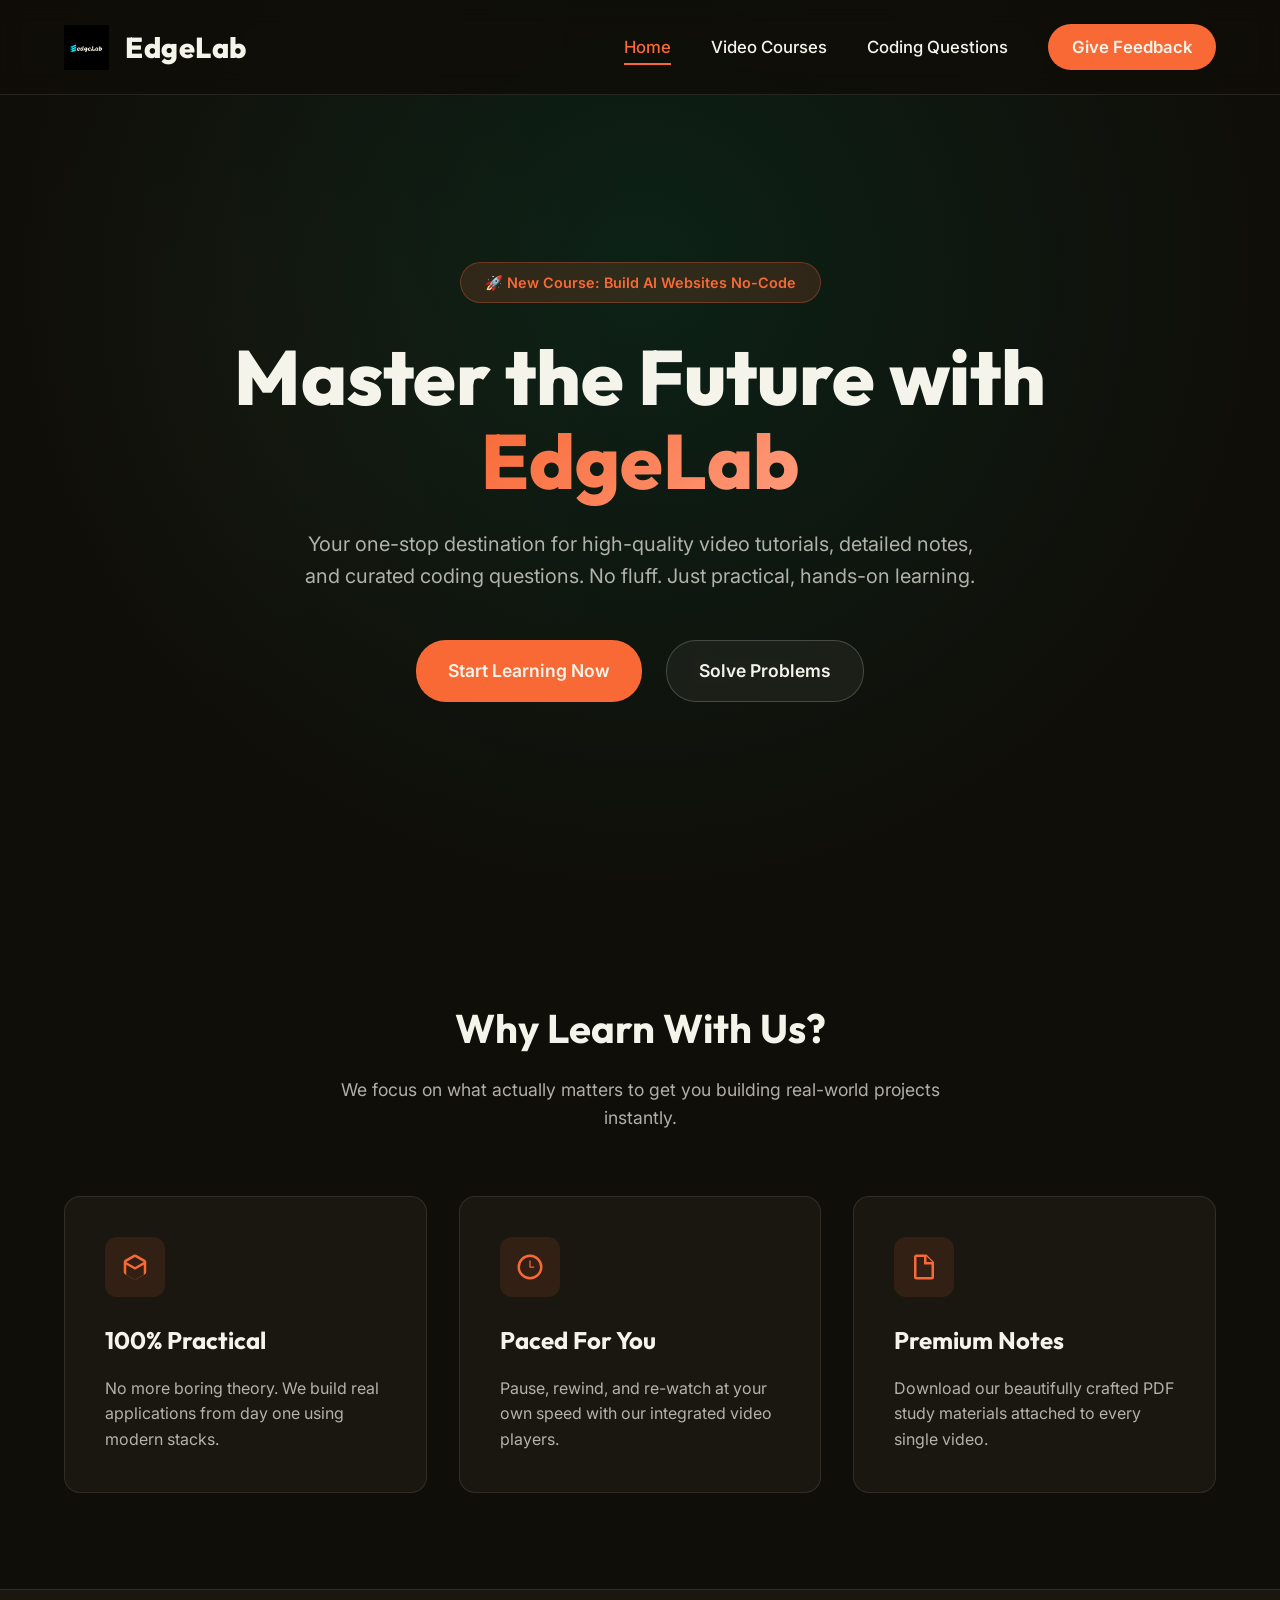
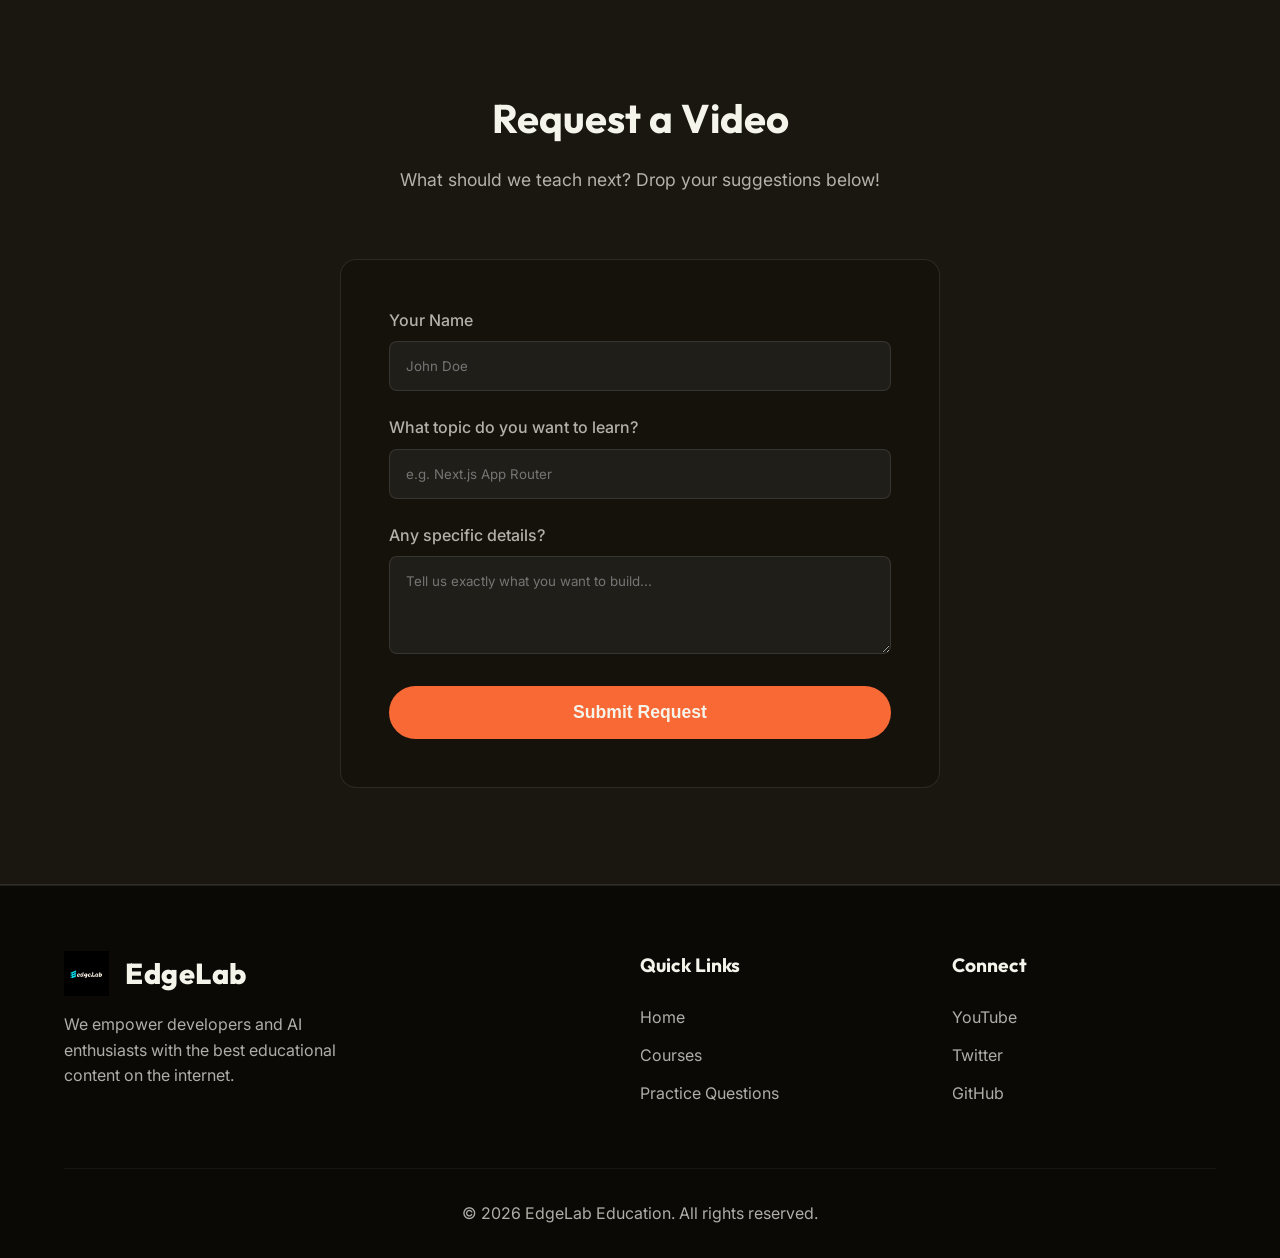
==== index.html @ 4f7646a1 "Initial commit for EdgeLab Website v2" ====
<!DOCTYPE html>
<html lang="en">
<head>
    <meta charset="UTF-8">
    <meta name="viewport" content="width=device-width, initial-scale=1.0">
    <title>EdgeLab - Learn AI & Coding</title>
    <meta name="description" content="EdgeLab Educational Portal - The ultimate destination to master coding and artificial intelligence.">
    <link rel="stylesheet" href="styles.css">
</head>
<body>
    <!-- Navigation -->
    <nav>
        <a href="index.html" class="logo-container">
            <img src="Contemporary Logo for EdgeLab.png" alt="EdgeLab Logo">
            <span>EdgeLab</span>
        </a>
        <div class="nav-links">
            <a href="index.html" class="active">Home</a>
            <a href="courses.html">Video Courses</a>
            <a href="questions.html">Coding Questions</a>
            <a href="#feedback" class="btn nav-cta">Give Feedback</a>
        </div>
    </nav>

    <!-- Massive Hero Section -->
    <section class="hero">
        <div class="hero-badge">🚀 New Course: Build AI Websites No-Code</div>
        <h1>Master the Future with <br><span>EdgeLab</span></h1>
        <p>Your one-stop destination for high-quality video tutorials, detailed notes, and curated coding questions. No fluff. Just practical, hands-on learning.</p>
        <div class="hero-buttons">
            <a href="courses.html" class="btn">Start Learning Now</a>
            <a href="questions.html" class="btn btn-secondary">Solve Problems</a>
        </div>
    </section>

    <!-- Features Section -->
    <section class="features">
        <div class="section-header">
            <h2 class="section-title">Why Learn With Us?</h2>
            <p class="section-subtitle">We focus on what actually matters to get you building real-world projects instantly.</p>
        </div>
        <div class="features-grid">
            <div class="feature-card">
                <div class="feature-icon">
                    <svg viewBox="0 0 24 24"><path d="M21 16V8a2 2 0 0 0-1-1.73l-7-4a2 2 0 0 0-2 0l-7 4A2 2 0 0 0 3 8v8a2 2 0 0 0 1 1.73l7 4a2 2 0 0 0 2 0l7-4A2 2 0 0 0 21 16zM12 22.1l-7-4V10.1l7 4l7-4v8zM12 12L5 8l7-4l7 4z"/></svg>
                </div>
                <h3>100% Practical</h3>
                <p>No more boring theory. We build real applications from day one using modern stacks.</p>
            </div>
            <div class="feature-card">
                <div class="feature-icon">
                    <svg viewBox="0 0 24 24"><path d="M12 2a10 10 0 1 0 10 10A10 10 0 0 0 12 2zm0 18a8 8 0 1 1 8-8a8 8 0 0 1-8 8zm3-8.5h-2.5V7a.5.5 0 0 0-1 0v5a.5.5 0 0 0 .5.5h3a.5.5 0 0 0 0-1z"/></svg>
                </div>
                <h3>Paced For You</h3>
                <p>Pause, rewind, and re-watch at your own speed with our integrated video players.</p>
            </div>
            <div class="feature-card">
                <div class="feature-icon">
                    <svg viewBox="0 0 24 24"><path d="M14 2H6a2 2 0 0 0-2 2v16a2 2 0 0 0 2 2h12a2 2 0 0 0 2-2V8zM14 3.41L18.59 8H14zM18 20H6V4h6v6h6z"/></svg>
                </div>
                <h3>Premium Notes</h3>
                <p>Download our beautifully crafted PDF study materials attached to every single video.</p>
            </div>
        </div>
    </section>

    <!-- Feedback Form Section -->
    <section id="feedback" class="form-section">
        <div class="section-header">
            <h2 class="section-title">Request a Video</h2>
            <p class="section-subtitle">What should we teach next? Drop your suggestions below!</p>
        </div>
        <div class="contact-container">
            <form onsubmit="event.preventDefault(); alert('Thanks for the suggestion! (Demo Mode)');">
                <div class="form-group">
                    <label>Your Name</label>
                    <input type="text" placeholder="John Doe" required>
                </div>
                <div class="form-group">
                    <label>What topic do you want to learn?</label>
                    <input type="text" placeholder="e.g. Next.js App Router" required>
                </div>
                <div class="form-group">
                    <label>Any specific details?</label>
                    <textarea rows="4" placeholder="Tell us exactly what you want to build..."></textarea>
                </div>
                <button type="submit" class="btn" style="width: 100%;">Submit Request</button>
            </form>
        </div>
    </section>

    <!-- Footer -->
    <footer>
        <div class="footer-content">
            <div class="footer-brand">
                <div class="logo-container">
                    <img src="Contemporary Logo for EdgeLab.png" alt="EdgeLab Logo">
                    <span>EdgeLab</span>
                </div>
                <p>We empower developers and AI enthusiasts with the best educational content on the internet.</p>
            </div>
            <div class="footer-links">
                <h4>Quick Links</h4>
                <a href="index.html">Home</a>
                <a href="courses.html">Courses</a>
                <a href="questions.html">Practice Questions</a>
            </div>
            <div class="footer-links">
                <h4>Connect</h4>
                <a href="#">YouTube</a>
                <a href="#">Twitter</a>
                <a href="#">GitHub</a>
            </div>
        </div>
        <div class="footer-bottom">
            <p>&copy; 2026 EdgeLab Education. All rights reserved.</p>
        </div>
    </footer>

    <script src="data.js"></script>
    <script src="app.js"></script>
</body>
</html>
---- styles.css ----
@import url('https://fonts.googleapis.com/css2?family=Outfit:wght@300;400;500;600;700;800&family=Inter:wght@400;500;600&display=swap');

:root {
    --bg-color: #100E09; /* Dark/Black */
    --bg-secondary: #1a1710;
    --text-color: #F5F4EB; /* Off-white/Cream */
    --text-muted: rgba(245, 244, 235, 0.7);
    --accent-color: #F86936; /* Orange/Coral */
    --accent-hover: #ff7b4b;
    --secondary-color: #06402B; /* Dark Green */
    --card-bg: rgba(6, 64, 43, 0.15); 
    --card-border: rgba(245, 244, 235, 0.1);
    --border-radius: 16px;
    --transition: all 0.3s cubic-bezier(0.25, 0.8, 0.25, 1);
}

* {
    margin: 0;
    padding: 0;
    box-sizing: border-box;
}

body {
    font-family: 'Inter', sans-serif;
    background-color: var(--bg-color);
    color: var(--text-color);
    line-height: 1.6;
    overflow-x: hidden;
}

h1, h2, h3, h4, h5, h6 {
    font-family: 'Outfit', sans-serif;
}

/* Scrollbar */
::-webkit-scrollbar {
    width: 10px;
}
::-webkit-scrollbar-track {
    background: var(--bg-color);
}
::-webkit-scrollbar-thumb {
    background: var(--secondary-color);
    border-radius: 5px;
}
::-webkit-scrollbar-thumb:hover {
    background: var(--accent-color);
}

/* Navbar */
nav {
    display: flex;
    justify-content: space-between;
    align-items: center;
    padding: 1.5rem 5%;
    background: rgba(16, 14, 9, 0.85);
    backdrop-filter: blur(12px);
    -webkit-backdrop-filter: blur(12px);
    position: fixed;
    width: 100%;
    top: 0;
    z-index: 1000;
    border-bottom: 1px solid var(--card-border);
}

.logo-container {
    display: flex;
    align-items: center;
    gap: 1rem;
    text-decoration: none;
    color: var(--text-color);
}

.logo-container img {
    height: 45px;
    object-fit: contain;
}

.logo-container span {
    font-family: 'Outfit', sans-serif;
    font-weight: 800;
    font-size: 1.8rem;
    letter-spacing: 0.5px;
}

.nav-links {
    display: flex;
    gap: 2.5rem;
    align-items: center;
}

.nav-links a {
    color: var(--text-color);
    text-decoration: none;
    font-weight: 500;
    font-size: 1.05rem;
    transition: var(--transition);
    position: relative;
}

.nav-links a::after {
    content: '';
    position: absolute;
    width: 0;
    height: 2px;
    bottom: -5px;
    left: 0;
    background-color: var(--accent-color);
    transition: var(--transition);
}

.nav-links a:hover::after, .nav-links a.active::after {
    width: 100%;
}

.nav-links a:hover, .nav-links a.active {
    color: var(--accent-color);
}

.nav-cta {
    background: var(--accent-color);
    padding: 0.6rem 1.5rem !important;
    border-radius: 30px;
    font-weight: 600 !important;
    color: var(--text-color) !important;
}

.nav-cta::after { display: none; }
.nav-cta:hover {
    background: var(--accent-hover);
    transform: translateY(-2px);
    box-shadow: 0 4px 15px rgba(248, 105, 54, 0.3);
}

/* Hero Section */
.hero {
    min-height: 100vh;
    display: flex;
    flex-direction: column;
    justify-content: center;
    align-items: center;
    text-align: center;
    padding: 8rem 5% 4rem;
    background: radial-gradient(circle at center 30%, rgba(6, 64, 43, 0.4) 0%, var(--bg-color) 70%);
    position: relative;
    overflow: hidden;
}

.hero::before {
    content: '';
    position: absolute;
    top: 20%;
    left: -10%;
    width: 500px;
    height: 500px;
    background: var(--accent-color);
    filter: blur(150px);
    opacity: 0.15;
    border-radius: 50%;
    z-index: -1;
}

.hero-badge {
    background: rgba(248, 105, 54, 0.15);
    color: var(--accent-color);
    padding: 0.5rem 1.5rem;
    border-radius: 30px;
    font-weight: 600;
    font-size: 0.9rem;
    margin-bottom: 2rem;
    border: 1px solid rgba(248, 105, 54, 0.3);
    animation: fadeInDown 1s ease;
}

.hero h1 {
    font-size: clamp(3rem, 6vw, 5.5rem);
    margin-bottom: 1.5rem;
    line-height: 1.1;
    font-weight: 800;
    max-width: 1000px;
    animation: fadeInUp 1s ease;
}

.hero h1 span {
    background: linear-gradient(135deg, var(--accent-color), #ff9b7d);
    -webkit-background-clip: text;
    -webkit-text-fill-color: transparent;
}

.hero p {
    font-size: 1.25rem;
    color: var(--text-muted);
    max-width: 700px;
    margin: 0 auto 3rem;
    animation: fadeInUp 1.2s ease;
}

.hero-buttons {
    display: flex;
    gap: 1.5rem;
    animation: fadeInUp 1.4s ease;
}

/* Buttons */
.btn {
    display: inline-flex;
    align-items: center;
    justify-content: center;
    gap: 0.5rem;
    padding: 1rem 2rem;
    background-color: var(--accent-color);
    color: var(--text-color);
    text-decoration: none;
    border-radius: 30px;
    font-weight: 600;
    font-size: 1.1rem;
    transition: var(--transition);
    border: none;
    cursor: pointer;
}

.btn:hover {
    background-color: var(--accent-hover);
    transform: translateY(-3px);
    box-shadow: 0 10px 20px rgba(248, 105, 54, 0.3);
}

.btn-secondary {
    background-color: rgba(245, 244, 235, 0.05);
    border: 1px solid rgba(245, 244, 235, 0.2);
    color: var(--text-color);
    backdrop-filter: blur(10px);
}

.btn-secondary:hover {
    background-color: rgba(245, 244, 235, 0.1);
    box-shadow: 0 10px 20px rgba(0,0,0,0.2);
}

/* Sections */
section {
    padding: 6rem 5%;
}

.section-header {
    text-align: center;
    margin-bottom: 4rem;
}

.section-title {
    font-size: 2.5rem;
    margin-bottom: 1rem;
    font-weight: 700;
}

.section-subtitle {
    color: var(--text-muted);
    font-size: 1.1rem;
    max-width: 600px;
    margin: 0 auto;
}

/* Features Grid */
.features-grid {
    display: grid;
    grid-template-columns: repeat(auto-fit, minmax(300px, 1fr));
    gap: 2rem;
    max-width: 1200px;
    margin: 0 auto;
}

.feature-card {
    background: var(--bg-secondary);
    border: 1px solid var(--card-border);
    padding: 2.5rem;
    border-radius: var(--border-radius);
    transition: var(--transition);
    position: relative;
    overflow: hidden;
}

.feature-card::before {
    content: '';
    position: absolute;
    top: 0;
    left: 0;
    width: 100%;
    height: 4px;
    background: var(--accent-color);
    transform: scaleX(0);
    transform-origin: left;
    transition: transform 0.4s ease;
}

.feature-card:hover {
    transform: translateY(-10px);
    background: rgba(6, 64, 43, 0.1);
    border-color: rgba(6, 64, 43, 0.5);
}

.feature-card:hover::before {
    transform: scaleX(1);
}

.feature-icon {
    width: 60px;
    height: 60px;
    background: rgba(248, 105, 54, 0.1);
    border-radius: 12px;
    display: flex;
    align-items: center;
    justify-content: center;
    margin-bottom: 1.5rem;
}

.feature-icon svg {
    width: 30px;
    height: 30px;
    fill: var(--accent-color);
}

.feature-card h3 {
    font-size: 1.5rem;
    margin-bottom: 1rem;
}

.feature-card p {
    color: var(--text-muted);
}

/* Course/Video Cards */
.video-grid {
    display: grid;
    grid-template-columns: repeat(auto-fill, minmax(350px, 1fr));
    gap: 2rem;
    max-width: 1200px;
    margin: 0 auto;
}

.course-card {
    background: var(--bg-secondary);
    border: 1px solid var(--card-border);
    border-radius: var(--border-radius);
    overflow: hidden;
    transition: var(--transition);
    display: flex;
    flex-direction: column;
}

.course-card:hover {
    transform: translateY(-8px);
    border-color: rgba(245, 244, 235, 0.3);
    box-shadow: 0 20px 40px rgba(0,0,0,0.4);
}

.course-thumb {
    width: 100%;
    height: 200px;
    position: relative;
    overflow: hidden;
}

.course-thumb img {
    width: 100%;
    height: 100%;
    object-fit: cover;
    transition: transform 0.5s ease;
}

.course-card:hover .course-thumb img {
    transform: scale(1.05);
}

.play-overlay {
    position: absolute;
    top: 0; left: 0; width: 100%; height: 100%;
    background: rgba(0,0,0,0.4);
    display: flex;
    align-items: center;
    justify-content: center;
    opacity: 0;
    transition: var(--transition);
}

.course-card:hover .play-overlay {
    opacity: 1;
}

.play-overlay svg {
    width: 60px;
    height: 60px;
    fill: white;
    filter: drop-shadow(0 4px 10px rgba(0,0,0,0.5));
}

.course-content {
    padding: 1.5rem;
    flex-grow: 1;
    display: flex;
    flex-direction: column;
}

.course-title {
    font-size: 1.25rem;
    font-weight: 600;
    margin-bottom: 0.8rem;
    line-height: 1.4;
}

.course-desc {
    color: var(--text-muted);
    font-size: 0.95rem;
    margin-bottom: 1.5rem;
    flex-grow: 1;
    display: -webkit-box;
    -webkit-line-clamp: 3;
    -webkit-box-orient: vertical;
    overflow: hidden;
}

/* Material Links */
.material-link {
    display: flex;
    align-items: center;
    gap: 0.8rem;
    margin-top: 0.5rem;
    color: var(--text-color);
    text-decoration: none;
    background: rgba(245, 244, 235, 0.05);
    padding: 0.8rem 1rem;
    border-radius: 8px;
    transition: var(--transition);
    border: 1px solid transparent;
}

.material-link:hover {
    background: rgba(6, 64, 43, 0.3);
    border-color: var(--secondary-color);
}

.material-link svg {
    fill: var(--accent-color);
    width: 20px;
    height: 20px;
}

/* Contact / Feedback Form */
.form-section {
    background: var(--bg-secondary);
    border-top: 1px solid var(--card-border);
    border-bottom: 1px solid var(--card-border);
}

.contact-container {
    max-width: 600px;
    margin: 0 auto;
    background: rgba(16, 14, 9, 0.5);
    padding: 3rem;
    border-radius: var(--border-radius);
    border: 1px solid var(--card-border);
}

.form-group {
    margin-bottom: 1.5rem;
}

.form-group label {
    display: block;
    margin-bottom: 0.5rem;
    font-weight: 500;
    color: var(--text-muted);
}

.form-group input, .form-group textarea {
    width: 100%;
    padding: 1rem;
    background: rgba(255, 255, 255, 0.05);
    border: 1px solid rgba(255, 255, 255, 0.1);
    border-radius: 8px;
    color: var(--text-color);
    font-family: 'Inter', sans-serif;
    transition: var(--transition);
}

.form-group input:focus, .form-group textarea:focus {
    outline: none;
    border-color: var(--accent-color);
    background: rgba(255, 255, 255, 0.08);
}

/* Video Player Page Specifics */
.player-container {
    max-width: 1200px;
    margin: 8rem auto 4rem;
    padding: 0 5%;
    display: grid;
    grid-template-columns: 2fr 1fr;
    gap: 2rem;
}

.video-wrapper {
    position: relative;
    padding-bottom: 56.25%; /* 16:9 Aspect Ratio */
    height: 0;
    border-radius: var(--border-radius);
    overflow: hidden;
    background: #000;
    box-shadow: 0 20px 40px rgba(0,0,0,0.5);
}

.video-wrapper iframe {
    position: absolute;
    top: 0; left: 0;
    width: 100%; height: 100%;
    border: 0;
}

.video-details {
    margin-top: 2rem;
}

.video-details h1 {
    font-size: 2rem;
    margin-bottom: 1rem;
}

.sidebar h3 {
    font-size: 1.5rem;
    margin-bottom: 1.5rem;
    border-bottom: 2px solid var(--card-border);
    padding-bottom: 0.5rem;
}

.sidebar-item {
    display: flex;
    gap: 1rem;
    margin-bottom: 1.5rem;
    cursor: pointer;
    transition: var(--transition);
}

.sidebar-item:hover {
    transform: translateX(5px);
}

.sidebar-item img {
    width: 120px;
    height: 68px;
    object-fit: cover;
    border-radius: 8px;
}

.sidebar-item h4 {
    font-size: 0.95rem;
    line-height: 1.3;
}

/* Questions Dashboard */
.dashboard-container {
    max-width: 1000px;
    margin: 8rem auto 4rem;
    padding: 0 5%;
}

.filters {
    display: flex;
    gap: 1rem;
    margin-bottom: 2rem;
    flex-wrap: wrap;
}

.filter-btn {
    padding: 0.5rem 1.2rem;
    background: var(--bg-secondary);
    border: 1px solid var(--card-border);
    border-radius: 20px;
    color: var(--text-color);
    cursor: pointer;
    transition: var(--transition);
}

.filter-btn.active, .filter-btn:hover {
    background: var(--accent-color);
    border-color: var(--accent-color);
}

.question-item {
    display: flex;
    justify-content: space-between;
    align-items: center;
    padding: 1.5rem;
    background: var(--bg-secondary);
    border: 1px solid var(--card-border);
    border-radius: 12px;
    margin-bottom: 1rem;
    transition: var(--transition);
}

.question-item:hover {
    border-color: rgba(6, 64, 43, 0.8);
    background: var(--card-bg);
    transform: translateX(5px);
}

.question-info {
    display: flex;
    align-items: center;
    gap: 1.5rem;
}

.tag {
    padding: 0.4rem 1rem;
    border-radius: 20px;
    font-size: 0.8rem;
    font-weight: 700;
    text-transform: uppercase;
    letter-spacing: 1px;
}

.tag.easy {
    background-color: rgba(74, 222, 128, 0.1);
    color: #4ade80;
    border: 1px solid rgba(74, 222, 128, 0.3);
}

.tag.medium {
    background-color: rgba(250, 204, 21, 0.1);
    color: #facc15;
    border: 1px solid rgba(250, 204, 21, 0.3);
}

.tag.hard {
    background-color: rgba(248, 105, 54, 0.1);
    color: var(--accent-color);
    border: 1px solid rgba(248, 105, 54, 0.3);
}

/* Footer */
footer {
    background: #0a0906;
    padding: 4rem 5% 2rem;
    border-top: 1px solid var(--card-border);
}

.footer-content {
    max-width: 1200px;
    margin: 0 auto;
    display: grid;
    grid-template-columns: 2fr 1fr 1fr;
    gap: 3rem;
    margin-bottom: 3rem;
}

.footer-brand p {
    color: var(--text-muted);
    margin-top: 1rem;
    max-width: 300px;
}

.footer-links h4 {
    font-size: 1.2rem;
    margin-bottom: 1.5rem;
}

.footer-links a {
    display: block;
    color: var(--text-muted);
    text-decoration: none;
    margin-bottom: 0.8rem;
    transition: var(--transition);
}

.footer-links a:hover {
    color: var(--accent-color);
    transform: translateX(5px);
}

.footer-bottom {
    text-align: center;
    color: var(--text-muted);
    padding-top: 2rem;
    border-top: 1px solid rgba(255,255,255,0.05);
}

/* Animations */
@keyframes fadeInUp {
    from { opacity: 0; transform: translateY(30px); }
    to { opacity: 1; transform: translateY(0); }
}

@keyframes fadeInDown {
    from { opacity: 0; transform: translateY(-20px); }
    to { opacity: 1; transform: translateY(0); }
}

/* Responsive */
@media (max-width: 900px) {
    .player-container {
        grid-template-columns: 1fr;
    }
    .footer-content {
        grid-template-columns: 1fr;
        text-align: center;
    }
    .footer-brand p {
        margin: 1rem auto;
    }
}

@media (max-width: 768px) {
    .nav-links { display: none; }
    .hero h1 { font-size: 2.5rem; }
    .hero-buttons { flex-direction: column; }
    .question-item {
        flex-direction: column;
        align-items: flex-start;
        gap: 1.5rem;
    }
    .question-info {
        flex-direction: column;
        align-items: flex-start;
        gap: 0.8rem;
    }
}
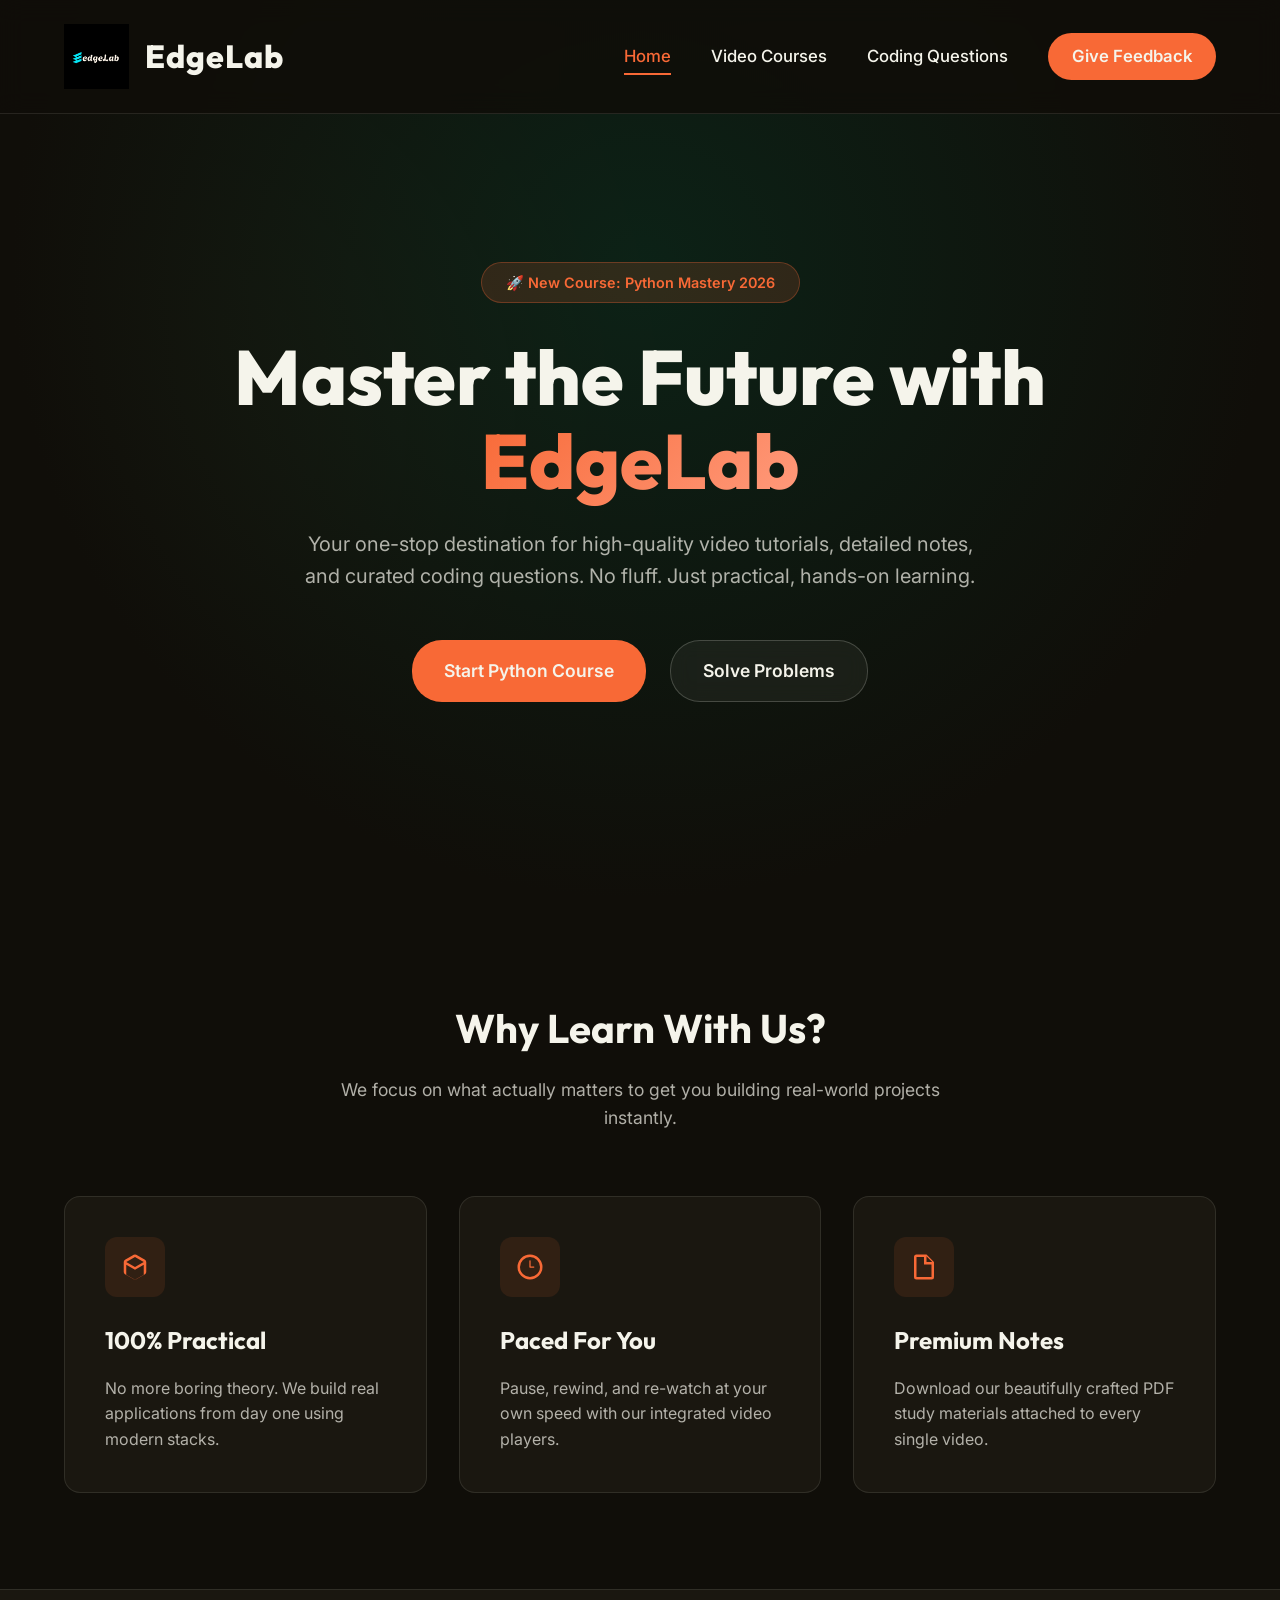
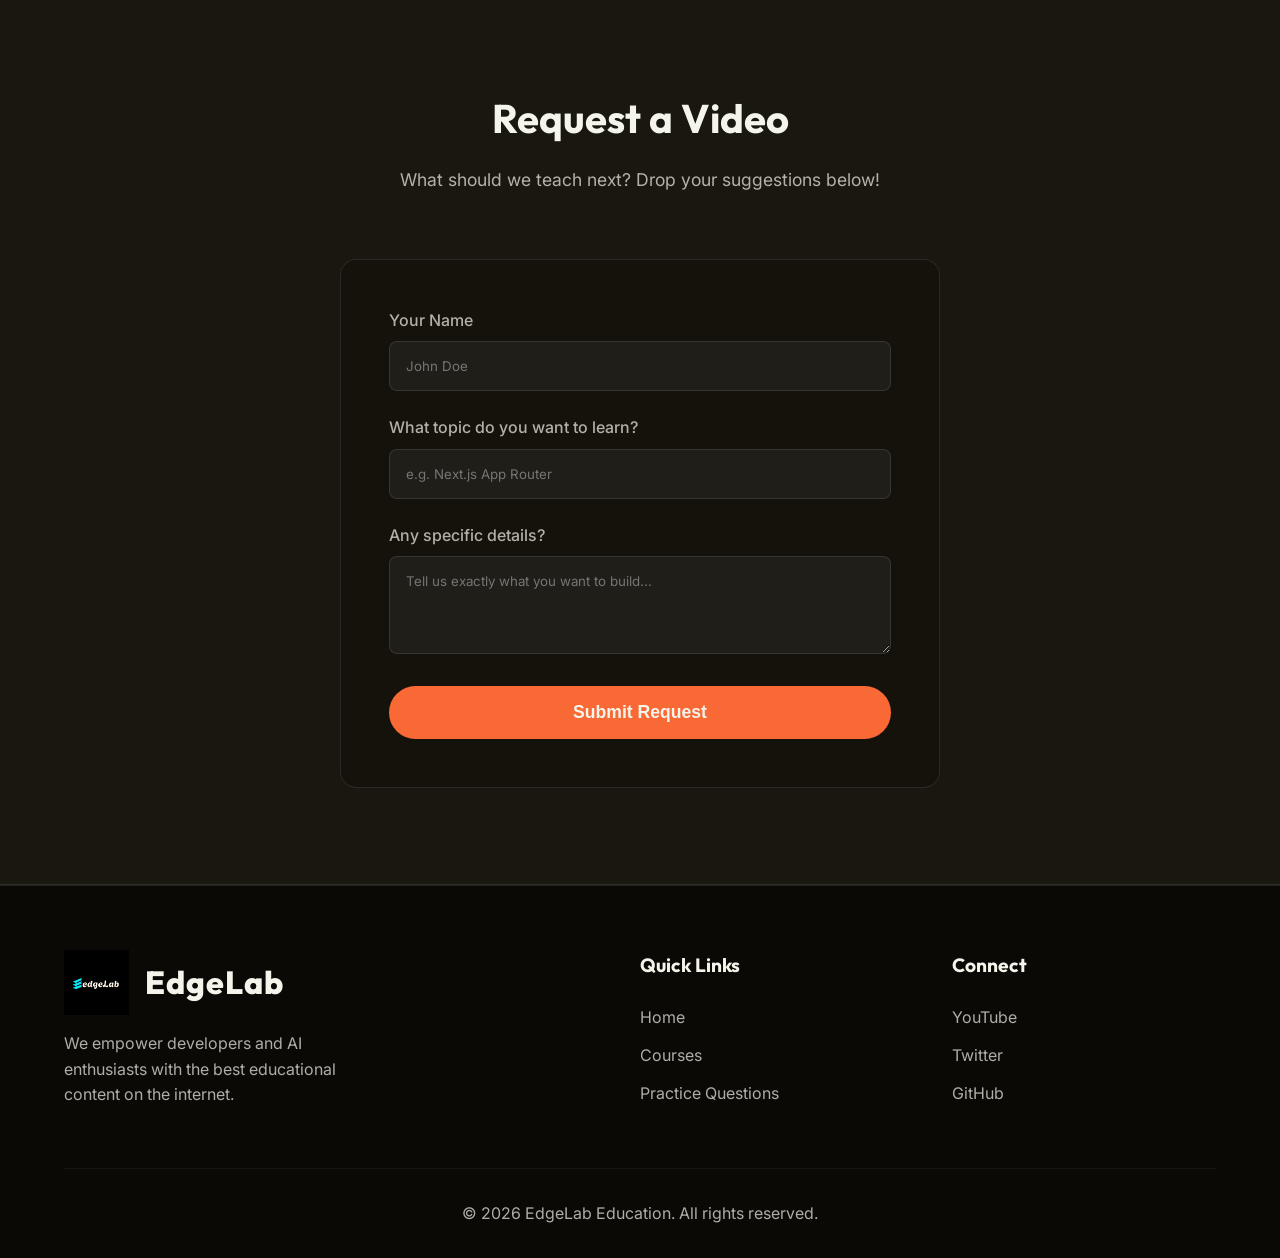
==== commit 47632b74: "Highlight Python course on homepage" ====
--- a/index.html
+++ b/index.html
@@ -24,11 +24,11 @@
 
     <!-- Massive Hero Section -->
     <section class="hero">
-        <div class="hero-badge">🚀 New Course: Build AI Websites No-Code</div>
+        <a href="courses.html?v=2" class="hero-badge" style="text-decoration: none; cursor: pointer; display: inline-block; transition: transform 0.2s ease;" onmouseover="this.style.transform='scale(1.05)'" onmouseout="this.style.transform='scale(1)'">🚀 New Course: Python Mastery 2026</a>
         <h1>Master the Future with <br><span>EdgeLab</span></h1>
         <p>Your one-stop destination for high-quality video tutorials, detailed notes, and curated coding questions. No fluff. Just practical, hands-on learning.</p>
         <div class="hero-buttons">
-            <a href="courses.html" class="btn">Start Learning Now</a>
+            <a href="courses.html?v=2" class="btn">Start Python Course</a>
             <a href="questions.html" class="btn btn-secondary">Solve Problems</a>
         </div>
     </section>
--- a/styles.css
+++ b/styles.css
@@ -72,15 +72,20 @@
 }
 
 .logo-container img {
-    height: 45px;
+    height: 65px;
     object-fit: contain;
+    transition: transform 0.3s ease;
+}
+
+.logo-container:hover img {
+    transform: scale(1.05);
 }
 
 .logo-container span {
     font-family: 'Outfit', sans-serif;
     font-weight: 800;
-    font-size: 1.8rem;
-    letter-spacing: 0.5px;
+    font-size: 2rem;
+    letter-spacing: 1px;
 }
 
 .nav-links {
